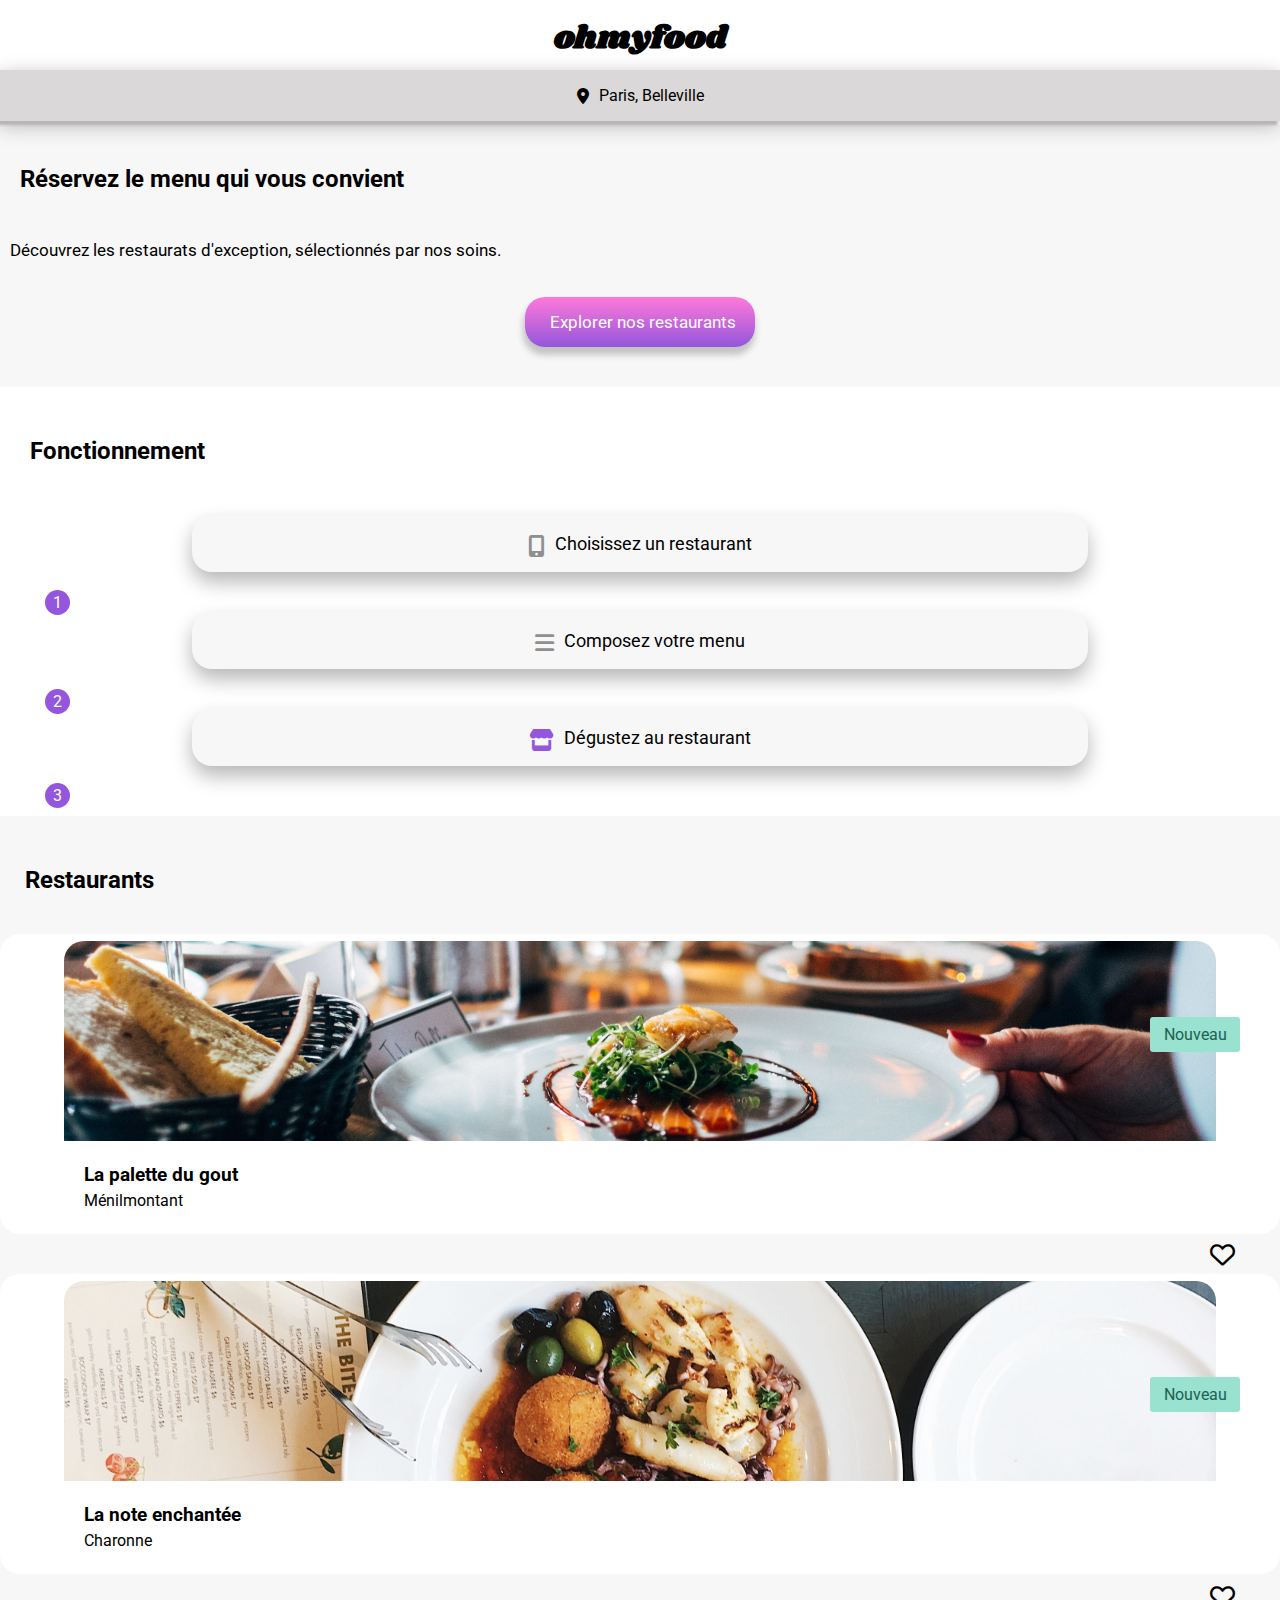
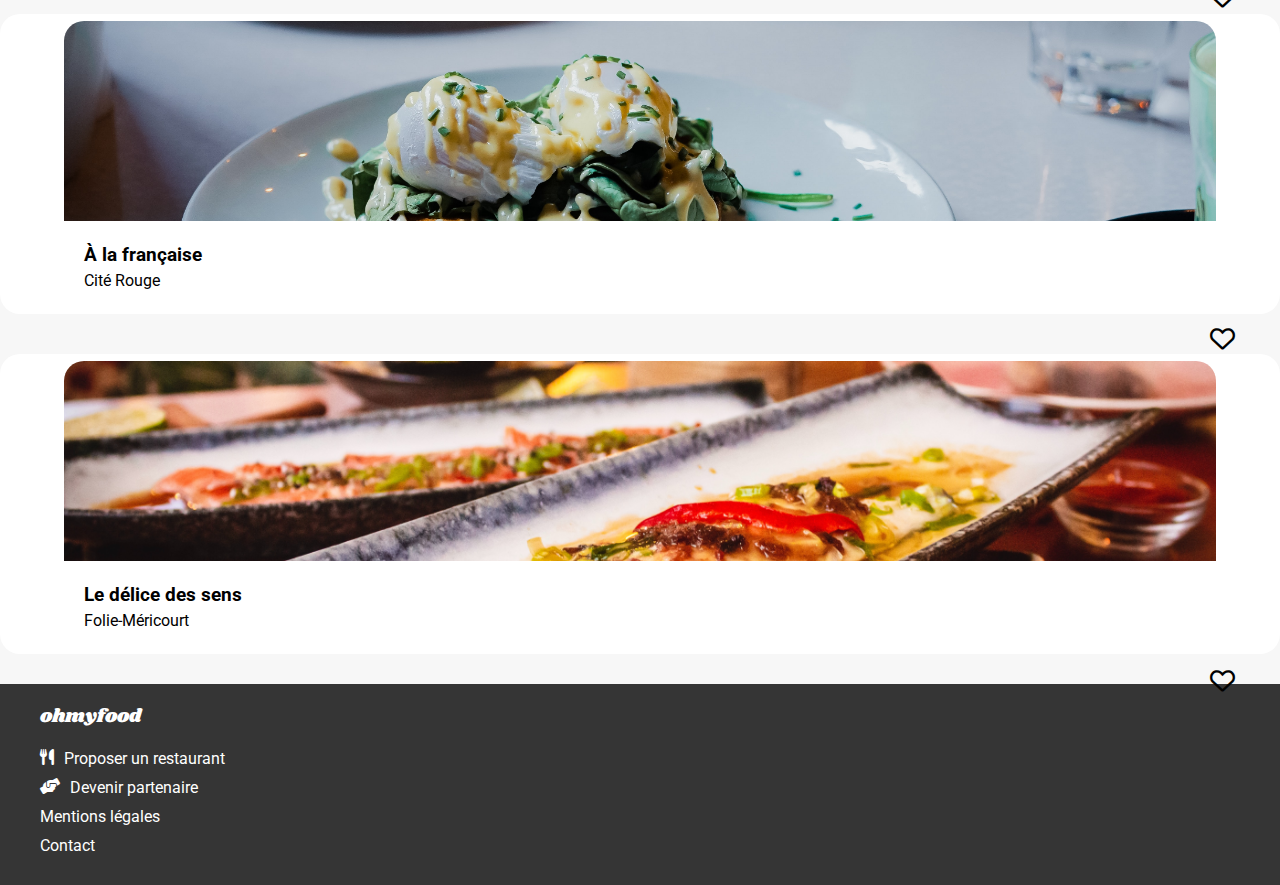
==== index.html @ 859bab1b "mis en page des restaurant, mis en place animations reto 1, details a regler" ====
<!DOCTYPE html>
<html lang="fr">
<head>
    <meta charset="UTF-8">
    <meta name="viewport" content="width=device-width, initial-scale=1.0">
    <link rel="stylesheet" href="css/style.css">
    <link rel="preconnect" href="https://fonts.googleapis.com">
    <link rel="preconnect" href="https://fonts.gstatic.com" crossorigin>
    <link href="https://fonts.googleapis.com/css2?family=Roboto:ital,wght@0,100;0,300;0,400;0,500;0,700;0,900;1,100;1,300;1,400;1,500;1,700;1,900&display=swap" rel="stylesheet">
    <link rel="preconnect" href="https://fonts.googleapis.com">
    <link rel="preconnect" href="https://fonts.gstatic.com" crossorigin>
    <link href="https://fonts.googleapis.com/css2?family=Roboto:ital,wght@0,100;0,300;0,400;0,500;0,700;0,900;1,100;1,300;1,400;1,500;1,700;1,900&family=Shrikhand&display=swap" rel="stylesheet">
    <link rel="stylesheet" href="https://cdnjs.cloudflare.com/ajax/libs/font-awesome/6.0.0-beta3/css/all.min.css">

    <title>ohmyfood</title> 
</head>

<body>
    <header>
        <div class="logo">
           <h1>ohmyfood</h1>
        </div>
        <div class="location">
            <i class="fa-solid fa-location-dot"></i>
            <p>Paris, Belleville</p>
        </div>
    </header>
    <main>    
       <section class="info">
            <div class="info-titre">
                <h2>Réservez le menu qui vous convient</h2>
            </div>
            <div class="info-content">
                <p> Découvrez les restaurats d'exception, sélectionnés par nos soins.</p>
            </div>
            <div class="btn">
               <a href="#"><p>Explorer nos restaurants</p></a>
            </div>   
        </section> 
        <section class="function">
            <div class="func-title">
                <h2> Fonctionnement</h2>
            </div>
            <div class="sec-fun">
                <span class="info-num">1</span>
                <div class="fun">
                    <div class="fun-text">
                        <i class="fa-solid fa-mobile-screen-button"></i>
                        <p>Choisissez un restaurant</p>
                    </div>
                </div>
                <span class="info-num-2">2</span>
                <div class="fun">
                    <div class="fun-text">
                        <i class="fa-solid fa-bars"></i>
                        <p>Composez votre menu</p>
                    </div>
                </div>
                <span class="info-num-3">3</span>
                <div class="fun">
                    <div class="fun-text">
                        <i class="fa-solid fa-store"></i>
                        <p>Dégustez au restaurant</p>
                    </div>
                </div>
            </div>
        </section>
        <section class="restaurants">
            <div class="restaurants-title">
                <h2>Restaurants</h2>
            </div>
            <div class="cards">
                <article class="card">
                    <a href="/restaurants/la-palette-du-gout.html">
                        <img src="images/restaurants/jay-wennington-N_Y88TWmGwA-unsplash.jpg" alt="photo d'une assiette avec de la nourriture du restaurant">
                        <div class="flot"><p>Nouveau</p></div>
                        <div class="card-info card-texte">
                            <h3>La palette du gout</h3>
                            <p>Ménilmontant</p>
                            
                        </div>
                    </a>
                    <div class="btns-like">
                        <span class="icon-wrapper like-1">
                            <i class="fa-regular fa-heart no-gradient"></i>
                            <i class="fa-solid fa-heart icon-gradient"></i>
                        </span>
                    </div> 
                </article>
                <article class="card">
                    <a href="/restaurants/la-note-enchantee.html">
                        <img src="images/restaurants/stil-u2Lp8tXIcjw-unsplash.jpg" alt="photo d'une assiette avec de la nourriture du restaurant">
                        <div class="flot-2"> <p>Nouveau </p></div>
                        <div class="card-info card-texte">
                            <h3>La note enchantée</h3>
                            <p>Charonne</p>
                        </div>
                    </a>
                    <div class="btns-like">
                        <span class="icon-wrapper like-2">
                            <i class="fa-regular fa-heart no-gradient"></i>
                            <i class="fa-solid fa-heart icon-gradient"></i>
                        </span>
                    </div> 
                </article>
                <article class="card">
                    <a href="/restaurants/À-la-française.html">
                        <img src="images/restaurants/toa-heftiba-DQKerTsQwi0-unsplash.jpg" alt="photo d'une assiette avec de la nourriture du restaurant">
                            <div class="card-info card-texte">
                                    <h3>À la française</h3>
                                    <p>Cité Rouge</p>
                            </div>
                    </a>
                    <div class="btns-like">
                        <span class="icon-wrapper like-3">
                            <i class="fa-regular fa-heart no-gradient"></i>
                            <i class="fa-solid fa-heart icon-gradient"></i>
                        </span>
                    </div> 
                </article>
                <article class="card">
                    <a href="/restaurants/le-delice-des-sens.html">
                        <img src="images/restaurants/louis-hansel-shotsoflouis-qNBGVyOCY8Q-unsplash.jpg" alt="photo d'une assiette avec de la nourriture du restaurant">
                            <div class="card-info card-texte">
                                <h3>Le délice des sens</h3>
                                <p>Folie-Méricourt</p>
                            </div>
                    </a>
                    <div class="btns-like">
                        <span class="icon-wrapper like-4">
                            <i class="fa-regular fa-heart no-gradient"></i>
                            <i class="fa-solid fa-heart icon-gradient"></i>
                        </span>
                    </div> 
                </article>
            </div>
        </section>
        <footer>
            <div class="footer-titre">
                <p>ohmyfood</p>
            </div>
            <ul>
                <li><i class="fa-solid fa-utensils"></i>Proposer un restaurant</li>
                <li><i class="fa-solid fa-handshake-angle"></i>Devenir partenaire</li>
                <li>Mentions légales</li>
                <li>Contact</li>
            </ul>

            
        </footer>
        
    </main>
</body>
</html>
---- css/style.css ----
body {
  margin: 0;
}

header .logo {
  display: flex;
  justify-content: center;
  font-family: "shrikhand", sans-serif;
  height: 70px;
  box-shadow: 0px 4px 6px #b7b7b7;
}
header .logo h1 {
  margin-top: 15px;
}
header .location {
  position: relative;
  z-index: 2;
  box-shadow: -1px 5px 20px 0px #b7b7b7, -3px 4px 2px 0px #b7b7b7;
  display: flex;
  align-items: center;
  justify-content: center;
  align-items: center;
  gap: 10px;
  background-color: #dad8d8;
}
header .location p {
  font-family: "roboto", sans-serif;
  display: flex;
  justify-content: space-between;
}

main {
  margin-top: 4px;
}

.info {
  display: flex;
  flex-direction: column;
  justify-content: center;
  background-color: #f7f7f7;
  padding: 10px 10px 40px;
  gap: 20px;
}
.info .info-titre {
  display: flex;
  font-family: "roboto", sans-serif;
  text-align: center;
  padding: 10px;
}
.info .info-titre h2 {
  margin-bottom: 0;
}
.info .info-content {
  display: flex;
  text-align: center;
  font-family: "roboto", sans-serif;
  font-size: 17px;
}
.info .btn {
  display: flex;
  justify-content: center;
}
.info .btn a {
  text-decoration: none;
  display: flex;
  height: 50px;
  width: 230px;
  font-size: 17px;
  border-radius: 20px;
  border: none;
  color: white;
  align-items: center;
  background: linear-gradient(to bottom, #ff79DA, #9356DC);
  box-shadow: -1px 7px 6px 1px #c4c4c4;
  transition: box-shadow 400ms, transform 400ms;
}
.info .btn a:hover {
  transform: scale(1.01);
  background: linear-gradient(to bottom, #ff94e1, #a373de);
  box-shadow: 0px 6px 11px 9px #c4c4c4;
}
.info .btn a p {
  padding-left: 25px;
  font-family: "roboto", sans-serif;
}

.function {
  font-family: "roboto", sans-serif;
  display: flex;
  flex-direction: column;
  justify-content: center;
  gap: 30px;
  padding-top: 30px;
}
.function .func-title {
  margin: 0px 0px 0px 30px;
}
.function .info-num {
  display: flex;
  width: 25px;
  height: 25px;
  border-radius: 50%;
  align-items: center;
  justify-content: center;
  position: absolute;
  left: 45px;
  top: 65.5%;
  color: white;
  background-color: #9356DC;
}
.function .info-num-2 {
  display: flex;
  width: 25px;
  height: 25px;
  border-radius: 50%;
  align-items: center;
  justify-content: center;
  position: absolute;
  top: 76.5%;
  left: 45px;
  background-color: #9356DC;
  color: white;
}
.function .info-num-3 {
  display: flex;
  width: 25px;
  height: 25px;
  border-radius: 50%;
  align-items: center;
  justify-content: center;
  position: absolute;
  top: 87%;
  left: 45px;
  background-color: #9356DC;
  color: white;
}
.function .sec-fun {
  display: flex;
  flex-direction: column;
  gap: 40px;
  align-items: center;
}
.function .fa-solid {
  color: #8f8f8f;
}
.function .fa-store {
  color: #9356DC;
}
.function .num-fun {
  display: flex;
}
.function .fun-text {
  display: flex;
  justify-content: center;
  gap: 10px;
}
.function .fun-text .fa-solid {
  justify-content: center;
  margin-top: 20px;
}
.function .fun-text i {
  font-size: 22px;
}
.function .fun {
  display: flex;
  justify-content: center;
  flex-direction: column;
  width: 70%;
  border-radius: 20px;
  background-color: #f7f7f7;
  box-shadow: 0px 10px 20px #b7b7b7;
}
.function .fun p {
  font-family: "roboto", sans-serif;
  font-size: large;
}

.restaurants {
  display: flex;
  flex-direction: column;
  font-family: "roboto", sans-serif;
  background-color: #f7f7f7;
  margin-top: 50px;
  padding-top: 30px;
  gap: 20px;
  padding-bottom: 30px;
}
.restaurants .restaurants-title {
  margin-left: 25px;
}
.restaurants .cards {
  display: flex;
  flex-direction: column;
  align-items: center;
  gap: 40px;
}
.restaurants a {
  text-decoration: none;
  width: 90%;
}
.restaurants .card {
  display: flex;
  justify-content: center;
  align-items: center;
  flex-direction: column;
  border-radius: 20px;
  width: 100%;
  height: 300px;
  background-color: white;
  /**********************/
}
.restaurants .card .card-info {
  display: flex;
  flex-direction: column;
  justify-content: flex-start;
}
.restaurants .card .card-texte {
  display: flex;
  flex-direction: column;
  padding-left: 20px;
  margin-right: 90px;
  color: black;
}
.restaurants .card .card-texte h3 {
  margin-bottom: 5px;
}
.restaurants .card .card-texte p {
  margin-top: 0px;
}
.restaurants .card .flot, .restaurants .card .flot-2 {
  display: flex;
  text-align: center;
  align-items: center;
  justify-content: space-around;
  position: absolute;
}
.restaurants .card .flot p, .restaurants .card .flot-2 p {
  color: #1b6150;
}
.restaurants .card .flot {
  height: 35px;
  width: 90px;
  top: 113%;
  border-radius: 3px;
  background-color: #99E2D0;
  right: 40px;
}
.restaurants .card .flot-2 {
  height: 35px;
  width: 90px;
  top: 153%;
  border-radius: 3px;
  background-color: #99E2D0;
  right: 40px;
}
.restaurants .card img {
  border-radius: 20px 20px 0px 0px;
  width: 100%;
  height: 200px;
  object-fit: cover;
}
.restaurants .card .btns-like {
  display: inline-block;
  cursor: pointer;
}
.restaurants .card .btns-like .icon-wrapper {
  position: absolute;
  display: inline-block;
  right: 70px;
}
.restaurants .card .btns-like .like-1 {
  top: 138%;
}
.restaurants .card .btns-like .like-2 {
  top: 176%;
}
.restaurants .card .btns-like .like-3 {
  top: 214%;
}
.restaurants .card .btns-like .like-4 {
  top: 252%;
}
.restaurants .card .btns-like .fa-heart {
  font-size: 25px;
  transition: all 0.3s;
  position: absolute;
  top: 0;
  left: 0;
}
.restaurants .card .btns-like .icon-gradient {
  background: linear-gradient(to bottom, #9356DC, #ff79DA);
  -webkit-background-clip: text;
  -webkit-text-fill-color: transparent;
  background-clip: text;
  opacity: 0;
}
.restaurants .card .btns-like .no-gradient {
  color: #000;
  opacity: 1;
}
.restaurants .card .btns-like .icon-wrapper:hover .no-gradient {
  opacity: 0;
}
.restaurants .card .btns-like .icon-wrapper:hover .icon-gradient {
  opacity: 1;
}

footer {
  background-color: #353535;
  color: white;
  font-family: "roboto", sans-serif;
}
footer ul {
  list-style-type: none;
  display: flex;
  flex-direction: column;
  gap: 10px;
  margin: 0px;
  padding-bottom: 30px;
}
footer ul li {
  display: flex;
  gap: 10px;
}
footer .footer-titre {
  display: flex;
  margin-left: 40px;
  font-family: "shrikhand", sans-serif;
  font-size: 19px;
}

/*# sourceMappingURL=style.css.map */
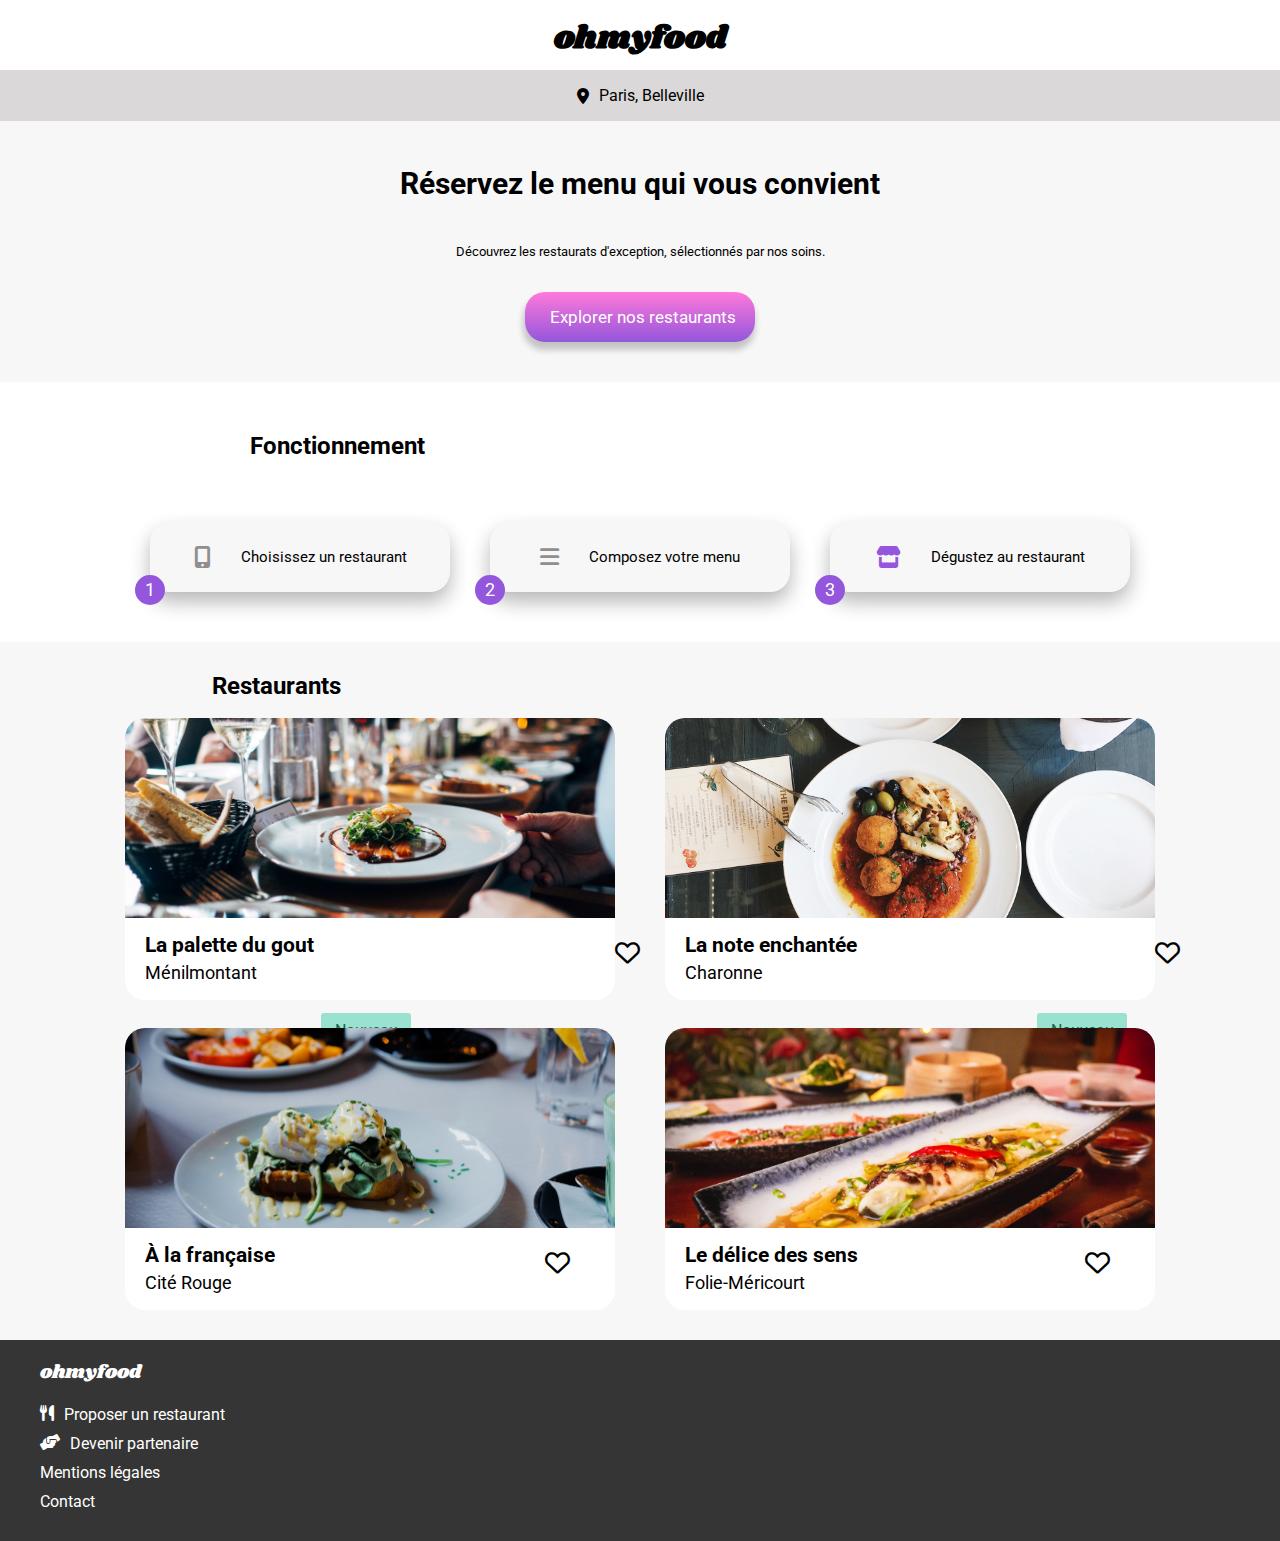
==== commit b1c9a417: "mis en plce des animations resto 1; regler overflow des textes!" ====
--- a/index.html
+++ b/index.html
@@ -42,26 +42,28 @@
                 <h2> Fonctionnement</h2>
             </div>
             <div class="sec-fun">
-                <span class="info-num">1</span>
                 <div class="fun">
                     <div class="fun-text">
                         <i class="fa-solid fa-mobile-screen-button"></i>
                         <p>Choisissez un restaurant</p>
                     </div>
+                    <div class="info-num"><p>1</p></div>
                 </div>
-                <span class="info-num-2">2</span>
+                
                 <div class="fun">
                     <div class="fun-text">
                         <i class="fa-solid fa-bars"></i>
                         <p>Composez votre menu</p>
                     </div>
+                    <div class="info-num-2"><p>2</p></div>
                 </div>
-                <span class="info-num-3">3</span>
+                
                 <div class="fun">
                     <div class="fun-text">
                         <i class="fa-solid fa-store"></i>
                         <p>Dégustez au restaurant</p>
                     </div>
+                    <div class="info-num-3"><p>3</p></div>
                 </div>
             </div>
         </section>
@@ -143,7 +145,7 @@
                 <li><i class="fa-solid fa-utensils"></i>Proposer un restaurant</li>
                 <li><i class="fa-solid fa-handshake-angle"></i>Devenir partenaire</li>
                 <li>Mentions légales</li>
-                <li>Contact</li>
+                <li><a href="to email">Contact</a></li>
             </ul>
 
             
--- a/css/style.css
+++ b/css/style.css
@@ -95,50 +95,28 @@
 .function .func-title {
   margin: 0px 0px 0px 30px;
 }
-.function .info-num {
-  display: flex;
-  width: 25px;
-  height: 25px;
-  border-radius: 50%;
-  align-items: center;
-  justify-content: center;
+.function .sec-fun {
+  display: flex;
+  flex-direction: column;
+  gap: 40px;
+  align-items: center;
+}
+.function .sec-fun .fun {
+  display: flex;
+  position: relative;
+}
+.function .sec-fun .fun .info-num, .function .sec-fun .fun .info-num-2, .function .sec-fun .fun .info-num-3 {
+  display: flex;
+  justify-content: center;
+  align-items: center;
   position: absolute;
-  left: 45px;
-  top: 65.5%;
+  left: -15px;
+  font-size: 20px;
   color: white;
   background-color: #9356DC;
-}
-.function .info-num-2 {
-  display: flex;
-  width: 25px;
-  height: 25px;
-  border-radius: 50%;
-  align-items: center;
-  justify-content: center;
-  position: absolute;
-  top: 76.5%;
-  left: 45px;
-  background-color: #9356DC;
-  color: white;
-}
-.function .info-num-3 {
-  display: flex;
-  width: 25px;
-  height: 25px;
-  border-radius: 50%;
-  align-items: center;
-  justify-content: center;
-  position: absolute;
-  top: 87%;
-  left: 45px;
-  background-color: #9356DC;
-  color: white;
-}
-.function .sec-fun {
-  display: flex;
-  flex-direction: column;
-  gap: 40px;
-  align-items: center;
+  border-radius: 20px;
+  width: 30px;
+  height: 30px;
 }
 .function .fa-solid {
   color: #8f8f8f;
@@ -152,7 +130,8 @@
 .function .fun-text {
   display: flex;
   justify-content: center;
-  gap: 10px;
+  gap: 30px;
+  width: 100%;
 }
 .function .fun-text .fa-solid {
   justify-content: center;
@@ -164,8 +143,10 @@
 .function .fun {
   display: flex;
   justify-content: center;
-  flex-direction: column;
-  width: 70%;
+  align-items: center;
+  flex-direction: column;
+  width: 85%;
+  height: 70px;
   border-radius: 20px;
   background-color: #f7f7f7;
   box-shadow: 0px 10px 20px #b7b7b7;
@@ -181,9 +162,7 @@
   font-family: "roboto", sans-serif;
   background-color: #f7f7f7;
   margin-top: 50px;
-  padding-top: 30px;
-  gap: 20px;
-  padding-bottom: 30px;
+  padding: 10px 10px 30px 10px;
 }
 .restaurants .restaurants-title {
   margin-left: 25px;
@@ -196,15 +175,16 @@
 }
 .restaurants a {
   text-decoration: none;
-  width: 90%;
+  width: 100%;
 }
 .restaurants .card {
   display: flex;
   justify-content: center;
   align-items: center;
   flex-direction: column;
+  position: relative;
   border-radius: 20px;
-  width: 100%;
+  width: 95%;
   height: 300px;
   background-color: white;
   /**********************/
@@ -217,9 +197,10 @@
 .restaurants .card .card-texte {
   display: flex;
   flex-direction: column;
-  padding-left: 20px;
+  padding-left: 10px;
   margin-right: 90px;
   color: black;
+  font-size: 18px;
 }
 .restaurants .card .card-texte h3 {
   margin-bottom: 5px;
@@ -233,25 +214,15 @@
   align-items: center;
   justify-content: space-around;
   position: absolute;
+  height: 35px;
+  width: 90px;
+  border-radius: 3px;
+  background-color: #99E2D0;
+  right: 20px;
+  top: 20px;
 }
 .restaurants .card .flot p, .restaurants .card .flot-2 p {
   color: #1b6150;
-}
-.restaurants .card .flot {
-  height: 35px;
-  width: 90px;
-  top: 113%;
-  border-radius: 3px;
-  background-color: #99E2D0;
-  right: 40px;
-}
-.restaurants .card .flot-2 {
-  height: 35px;
-  width: 90px;
-  top: 153%;
-  border-radius: 3px;
-  background-color: #99E2D0;
-  right: 40px;
 }
 .restaurants .card img {
   border-radius: 20px 20px 0px 0px;
@@ -262,23 +233,14 @@
 .restaurants .card .btns-like {
   display: inline-block;
   cursor: pointer;
+  position: absolute;
+  bottom: 60px;
+  right: 0px;
 }
 .restaurants .card .btns-like .icon-wrapper {
   position: absolute;
   display: inline-block;
   right: 70px;
-}
-.restaurants .card .btns-like .like-1 {
-  top: 138%;
-}
-.restaurants .card .btns-like .like-2 {
-  top: 176%;
-}
-.restaurants .card .btns-like .like-3 {
-  top: 214%;
-}
-.restaurants .card .btns-like .like-4 {
-  top: 252%;
 }
 .restaurants .card .btns-like .fa-heart {
   font-size: 25px;
@@ -310,6 +272,10 @@
   color: white;
   font-family: "roboto", sans-serif;
 }
+footer a {
+  text-decoration: none;
+  color: white;
+}
 footer ul {
   list-style-type: none;
   display: flex;
@@ -329,4 +295,125 @@
   font-size: 19px;
 }
 
+@media all and (min-width: 1024px) {
+  header {
+    box-shadow: none;
+  }
+  header .location {
+    box-shadow: none;
+  }
+  main {
+    margin-top: 0%;
+  }
+  main .info {
+    align-items: center;
+  }
+  main .info .info-titre {
+    font-size: 20px;
+  }
+  main .info .info-content {
+    font-size: 13px;
+  }
+  main .function {
+    position: relative;
+  }
+  main .function .func-title {
+    display: flex;
+    position: relative;
+    margin: 0;
+    left: 250px;
+    height: 80px;
+  }
+  main .function .sec-fun {
+    display: flex;
+    flex-direction: row;
+    justify-content: center;
+    align-items: center;
+    left: 180px;
+  }
+  main .function .sec-fun .fun-num {
+    display: flex;
+    flex-direction: column;
+    position: absolute;
+    justify-content: space-between;
+  }
+  main .function .sec-fun .fun-num t .info-num, main .function .sec-fun .fun-num .info-num-2, main .function .sec-fun .fun-num .info-num-3 {
+    color: white;
+    background-color: #9356DC;
+    border-radius: 20px;
+    width: 25px;
+    font-size: 20px;
+  }
+  main .function .sec-fun .fun-text p {
+    font-size: 15px;
+  }
+  main .function .sec-fun .fun {
+    width: 300px;
+  }
+  main .function .sec-fun .fa-solid {
+    display: flex;
+    justify-content: center;
+    align-items: center;
+    margin: 0px;
+  }
+  main .function .info-num {
+    top: 75.5%;
+    left: 55px;
+  }
+  main .function .info-num-2 {
+    top: 75.5%;
+    left: 40%;
+  }
+  main .function .info-num-3 {
+    top: 75.5%;
+    left: 61%;
+  }
+  .restaurants .restaurants-title {
+    margin: 0px 0px 20px 0px;
+    display: flex;
+    position: relative;
+    left: 16%;
+  }
+  .restaurants .cards {
+    display: grid;
+    grid-template-columns: 490px 490px;
+    justify-content: center;
+    align-items: center;
+    gap: 50px;
+  }
+  .restaurants .cards .card {
+    height: 260px;
+    width: 490px;
+  }
+  .restaurants .cards .card a {
+    width: 490px;
+  }
+  .restaurants .cards .card h3 {
+    margin-top: 10px;
+  }
+  .restaurants .cards .card img {
+    object-fit: cover;
+    width: 490px;
+  }
+  .restaurants .cards .card .card-texte {
+    padding-bottom: 20px;
+    padding-left: 20px;
+  }
+  .restaurants .cards .card .flot {
+    left: 40%;
+    top: 105%;
+  }
+  .restaurants .cards .card .flot-2 {
+    top: 105%;
+    left: 76%;
+  }
+  .restaurants .cards .like-1 {
+    top: 100%;
+    left: 20%;
+  }
+  .restaurants .cards .like-2 {
+    left: 50%;
+  }
+}
+
 /*# sourceMappingURL=style.css.map */
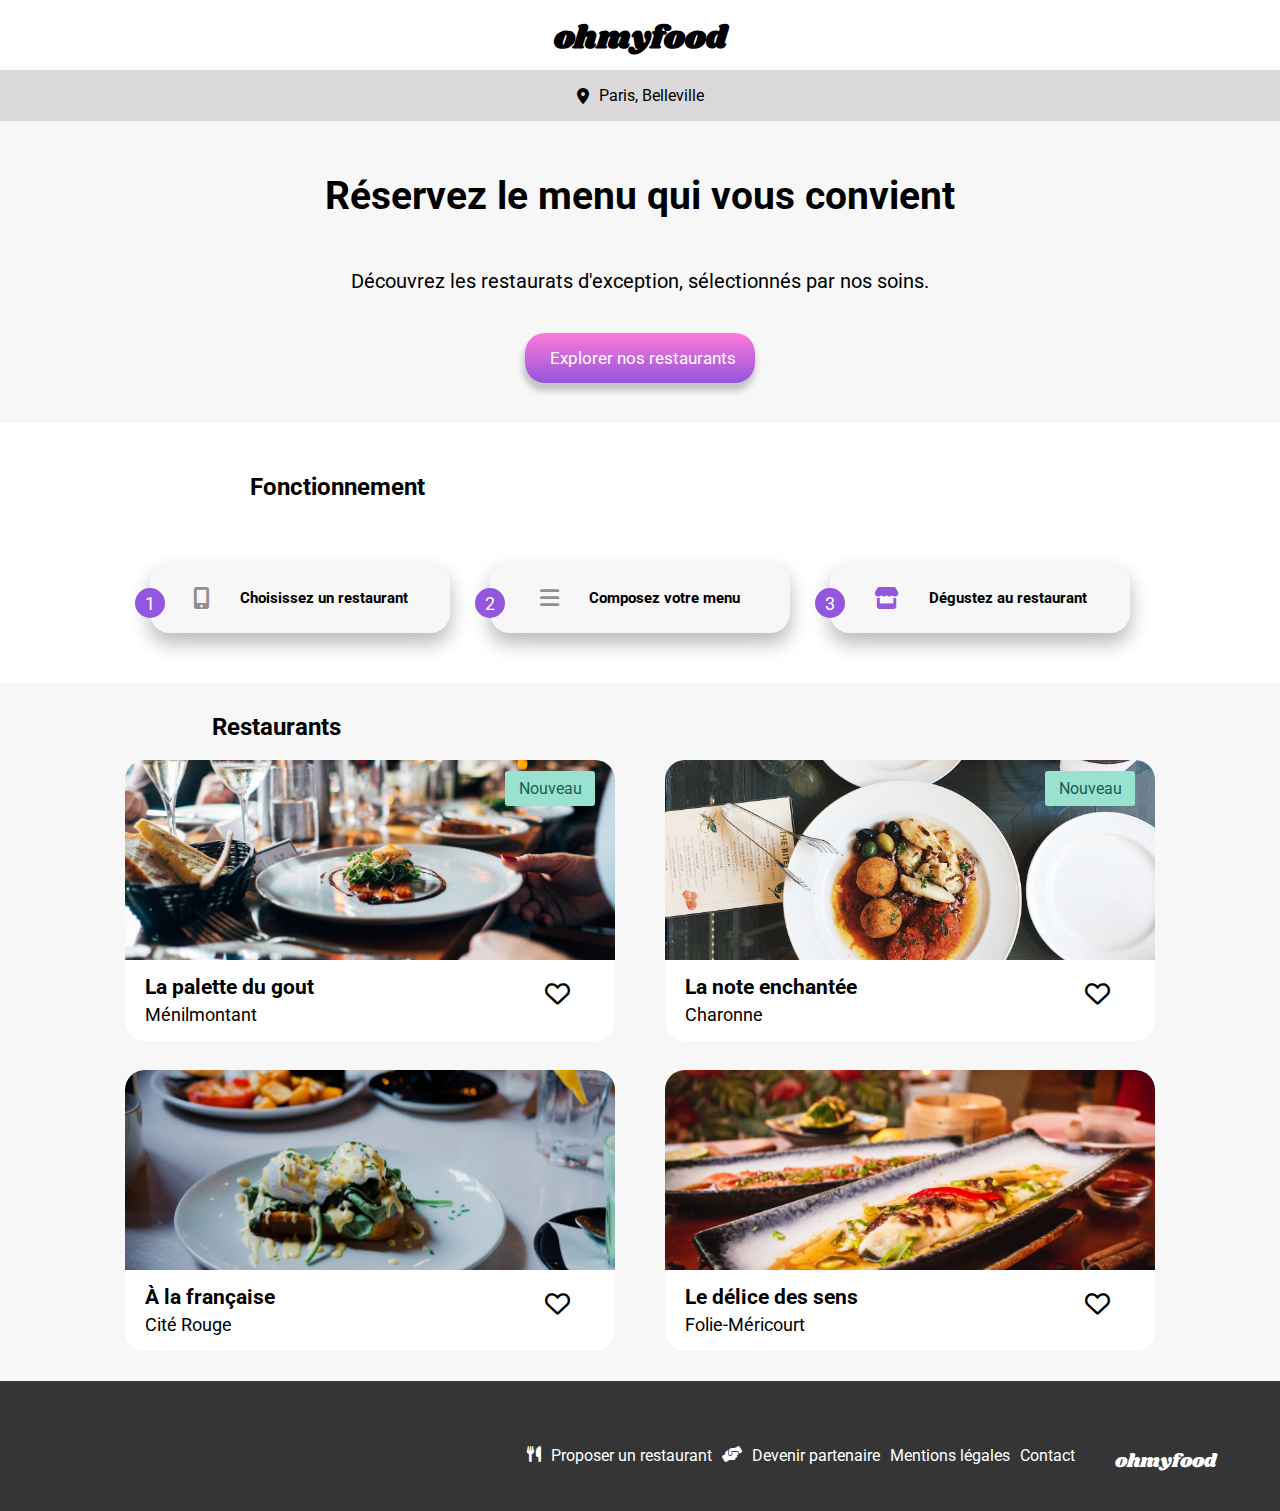
==== commit 288f955e: "tablette et desktop" ====
--- a/index.html
+++ b/index.html
@@ -45,7 +45,7 @@
                 <div class="fun">
                     <div class="fun-text">
                         <i class="fa-solid fa-mobile-screen-button"></i>
-                        <p>Choisissez un restaurant</p>
+                        <p><strong>Choisissez un restaurant</strong></p>
                     </div>
                     <div class="info-num"><p>1</p></div>
                 </div>
@@ -53,7 +53,7 @@
                 <div class="fun">
                     <div class="fun-text">
                         <i class="fa-solid fa-bars"></i>
-                        <p>Composez votre menu</p>
+                        <p> <strong>Composez votre menu</strong></p>
                     </div>
                     <div class="info-num-2"><p>2</p></div>
                 </div>
@@ -61,7 +61,7 @@
                 <div class="fun">
                     <div class="fun-text">
                         <i class="fa-solid fa-store"></i>
-                        <p>Dégustez au restaurant</p>
+                        <p><strong>Dégustez au restaurant</strong></p>
                     </div>
                     <div class="info-num-3"><p>3</p></div>
                 </div>
@@ -141,7 +141,7 @@
             <div class="footer-titre">
                 <p>ohmyfood</p>
             </div>
-            <ul>
+            <ul class="footer-list">
                 <li><i class="fa-solid fa-utensils"></i>Proposer un restaurant</li>
                 <li><i class="fa-solid fa-handshake-angle"></i>Devenir partenaire</li>
                 <li>Mentions légales</li>
--- a/css/style.css
+++ b/css/style.css
@@ -295,7 +295,7 @@
   font-size: 19px;
 }
 
-@media all and (min-width: 1024px) {
+@media all and (min-width: 1025px) {
   header {
     box-shadow: none;
   }
@@ -309,10 +309,10 @@
     align-items: center;
   }
   main .info .info-titre {
+    font-size: 26px;
+  }
+  main .info .info-content {
     font-size: 20px;
-  }
-  main .info .info-content {
-    font-size: 13px;
   }
   main .function {
     position: relative;
@@ -323,6 +323,7 @@
     margin: 0;
     left: 250px;
     height: 80px;
+    width: 80%;
   }
   main .function .sec-fun {
     display: flex;
@@ -331,18 +332,10 @@
     align-items: center;
     left: 180px;
   }
-  main .function .sec-fun .fun-num {
-    display: flex;
-    flex-direction: column;
+  main .function .sec-fun .info-num, main .function .sec-fun .info-num-2, main .function .sec-fun .info-num-3 {
+    display: flex;
     position: absolute;
-    justify-content: space-between;
-  }
-  main .function .sec-fun .fun-num t .info-num, main .function .sec-fun .fun-num .info-num-2, main .function .sec-fun .fun-num .info-num-3 {
-    color: white;
-    background-color: #9356DC;
-    border-radius: 20px;
-    width: 25px;
-    font-size: 20px;
+    top: 25px;
   }
   main .function .sec-fun .fun-text p {
     font-size: 15px;
@@ -356,23 +349,12 @@
     align-items: center;
     margin: 0px;
   }
-  main .function .info-num {
-    top: 75.5%;
-    left: 55px;
-  }
-  main .function .info-num-2 {
-    top: 75.5%;
-    left: 40%;
-  }
-  main .function .info-num-3 {
-    top: 75.5%;
-    left: 61%;
-  }
   .restaurants .restaurants-title {
     margin: 0px 0px 20px 0px;
     display: flex;
     position: relative;
     left: 16%;
+    width: 80%;
   }
   .restaurants .cards {
     display: grid;
@@ -399,20 +381,161 @@
     padding-bottom: 20px;
     padding-left: 20px;
   }
-  .restaurants .cards .card .flot {
-    left: 40%;
-    top: 105%;
-  }
-  .restaurants .cards .card .flot-2 {
-    top: 105%;
-    left: 76%;
-  }
-  .restaurants .cards .like-1 {
-    top: 100%;
-    left: 20%;
-  }
-  .restaurants .cards .like-2 {
-    left: 50%;
+  .restaurants .cards .card .flot, .restaurants .cards .card .flot-2 {
+    top: -10px;
+  }
+  footer {
+    display: flex;
+    flex-direction: row-reverse;
+    width: 100%;
+    height: 130px;
+  }
+  .footer-titre {
+    display: flex;
+    position: relative;
+    right: 5%;
+    bottom: -48px;
+    color: white;
+    height: 50px;
+  }
+  .footer-list {
+    display: flex;
+    flex-direction: row;
+    position: relative;
+    height: 50px;
+    right: 5%;
+    bottom: -50%;
+    padding: 0%;
+  }
+  .footer-list a {
+    color: white;
+    text-decoration: none;
+  }
+}
+/******************tablet*************/
+@media (min-width: 600px) and (max-width: 1024px) {
+  header {
+    box-shadow: none;
+  }
+  header .location {
+    box-shadow: none;
+  }
+  main {
+    margin-top: 0%;
+  }
+  main .info {
+    align-items: center;
+  }
+  main .info .info-titre {
+    font-size: 26px;
+  }
+  main .info .info-content {
+    font-size: 20px;
+  }
+  main .function {
+    position: relative;
+    height: 200px;
+  }
+  main .function .func-title {
+    display: flex;
+    position: absolute;
+    margin: 0;
+    left: 150px;
+    top: 20px;
+    width: 50%;
+  }
+  main .function .sec-fun {
+    display: flex;
+    flex-direction: row;
+    justify-content: center;
+    align-items: center;
+    position: absolute;
+    width: 90%;
+    top: 130px;
+    left: 55px;
+  }
+  main .function .sec-fun .info-num, main .function .sec-fun .info-num-2, main .function .sec-fun .info-num-3 {
+    display: flex;
+    position: absolute;
+    top: 25px;
+  }
+  main .function .sec-fun .fun-text {
+    gap: 10px;
+  }
+  main .function .sec-fun .fun-text p {
+    font-size: 18px;
+  }
+  main .function .sec-fun .fun {
+    width: 300px;
+  }
+  main .function .sec-fun .fa-solid {
+    display: flex;
+    justify-content: center;
+    align-items: center;
+    margin: 0px;
+  }
+  .restaurants .restaurants-title {
+    margin: 0px 0px 20px 0px;
+    display: flex;
+    position: relative;
+    left: 15%;
+    width: 80%;
+  }
+  .restaurants .cards {
+    display: grid;
+    grid-template-columns: 400px 400px;
+    justify-content: center;
+    align-items: center;
+    gap: 50px;
+    left: 0px;
+  }
+  .restaurants .cards .card {
+    height: 100%;
+    width: 100%;
+  }
+  .restaurants .cards .card a {
+    width: 100%;
+  }
+  .restaurants .cards .card h3 {
+    margin-top: 10px;
+  }
+  .restaurants .cards .card img {
+    object-fit: cover;
+    width: 100%;
+  }
+  .restaurants .cards .card .card-texte {
+    padding-bottom: 20px;
+    padding-left: 20px;
+  }
+  .restaurants .cards .card .flot, .restaurants .cards .card .flot-2 {
+    top: 10px;
+  }
+  footer {
+    display: flex;
+    flex-direction: row-reverse;
+    width: 100%;
+    height: 130px;
+  }
+  .footer-titre {
+    display: flex;
+    position: relative;
+    right: 5%;
+    bottom: -48px;
+    color: white;
+    height: 50px;
+  }
+  .footer-list {
+    display: flex;
+    flex-direction: row;
+    position: relative;
+    height: 50px;
+    right: 5%;
+    bottom: -50%;
+    padding: 0%;
+  }
+  .footer-list a {
+    color: white;
+    text-decoration: none;
   }
 }
 
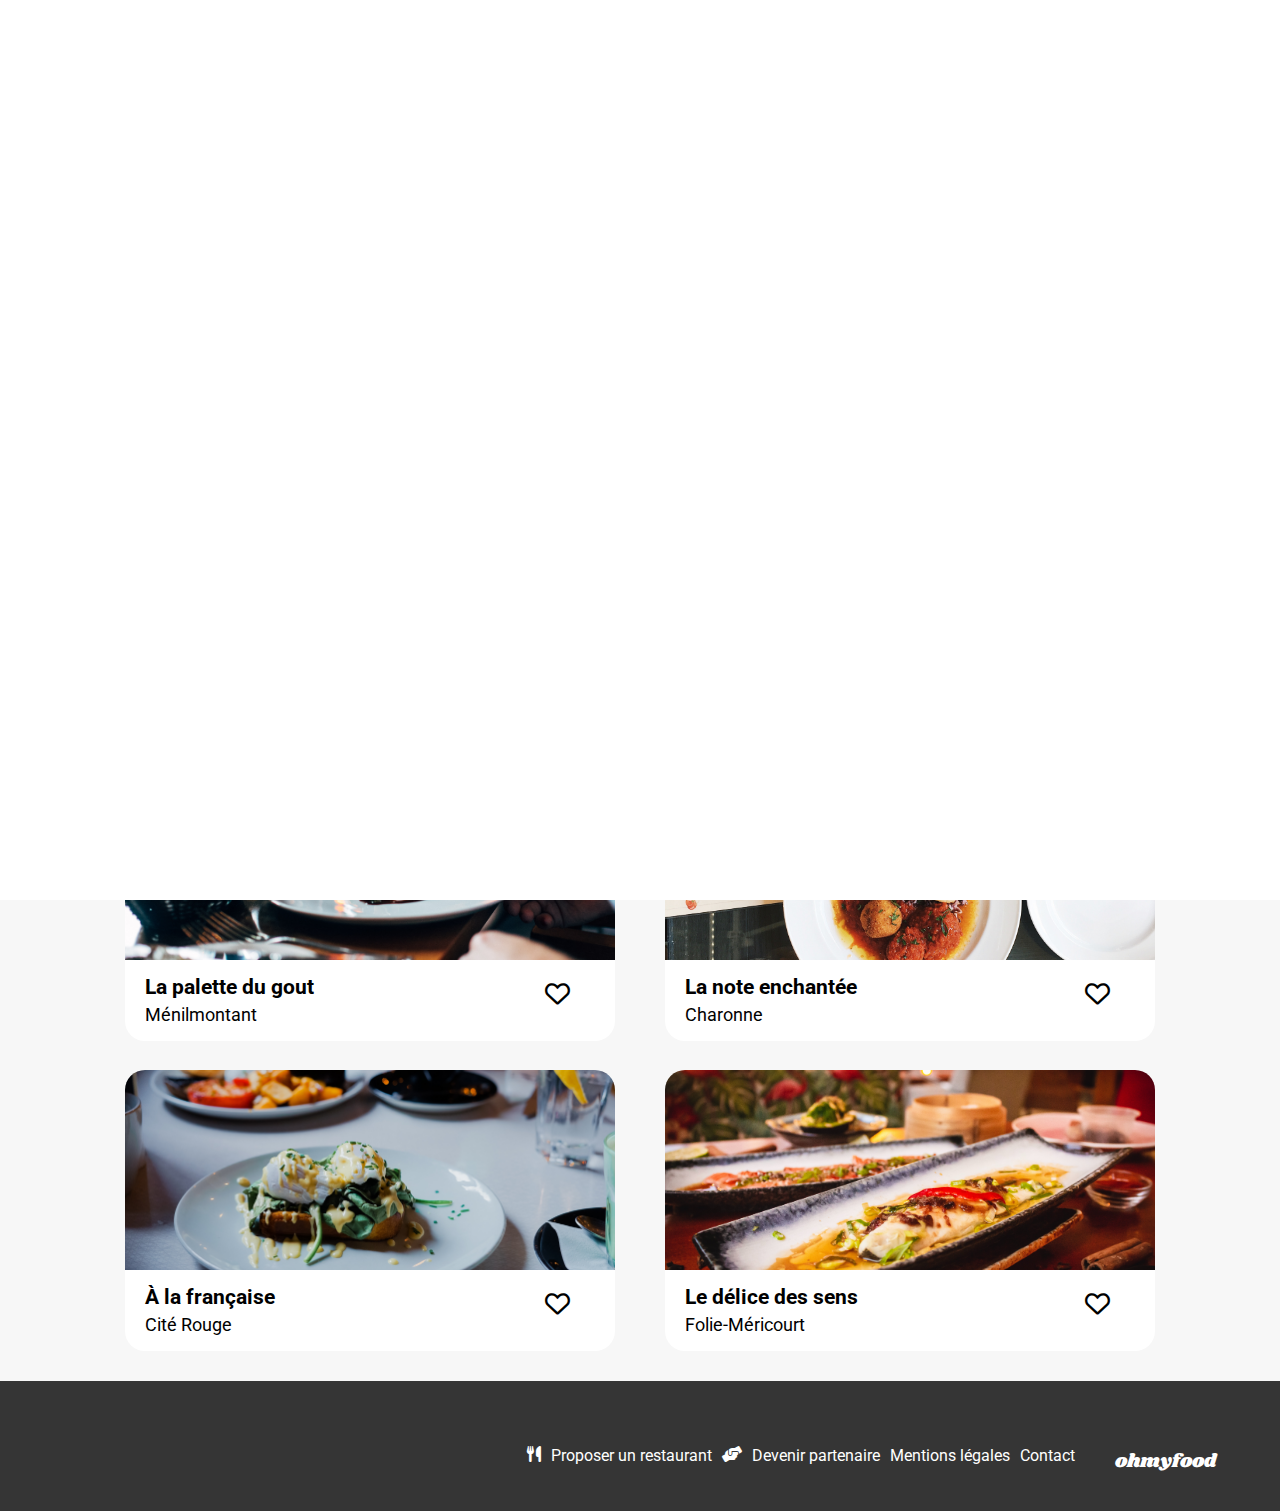
==== commit be7b0c6b: "loader home page" ====
--- a/index.html
+++ b/index.html
@@ -4,6 +4,7 @@
     <meta charset="UTF-8">
     <meta name="viewport" content="width=device-width, initial-scale=1.0">
     <link rel="stylesheet" href="css/style.css">
+    <link rel="stylesheet" href="/loader/load.css">
     <link rel="preconnect" href="https://fonts.googleapis.com">
     <link rel="preconnect" href="https://fonts.gstatic.com" crossorigin>
     <link href="https://fonts.googleapis.com/css2?family=Roboto:ital,wght@0,100;0,300;0,400;0,500;0,700;0,900;1,100;1,300;1,400;1,500;1,700;1,900&display=swap" rel="stylesheet">
@@ -16,6 +17,16 @@
 </head>
 
 <body>
+    <div class="loader-container">
+        <div class="load">
+            <div class="load__bar load__bar--1"></div>
+            <div class="load__bar load__bar--2"></div>
+            <div class="load__bar load__bar--3"></div>
+            <div class="load__bar load__bar--4"></div>
+            <div class="load__bar load__bar--5"></div>
+        </div>
+    </div>
+    
     <header>
         <div class="logo">
            <h1>ohmyfood</h1>
@@ -145,7 +156,7 @@
                 <li><i class="fa-solid fa-utensils"></i>Proposer un restaurant</li>
                 <li><i class="fa-solid fa-handshake-angle"></i>Devenir partenaire</li>
                 <li>Mentions légales</li>
-                <li><a href="to email">Contact</a></li>
+                <li><a href="mailto:NOMDUMAIL@MAIL.COM">Contact</a></li>
             </ul>
 
             
--- a/css/style.css
+++ b/css/style.css
@@ -37,6 +37,7 @@
   display: flex;
   flex-direction: column;
   justify-content: center;
+  align-items: center;
   background-color: #f7f7f7;
   padding: 10px 10px 40px;
   gap: 20px;
@@ -413,7 +414,7 @@
   }
 }
 /******************tablet*************/
-@media (min-width: 600px) and (max-width: 1024px) {
+@media (min-width: 970px) and (max-width: 1024px) {
   header {
     box-shadow: none;
   }
--- a/loader/load.css
+++ b/loader/load.css
@@ -0,0 +1,83 @@
+.loader-container {
+  position: fixed;
+  top: 0;
+  left: 0;
+  width: 100%;
+  height: 100%;
+  background: white;
+  display: flex;
+  align-items: center;
+  justify-content: center;
+  z-index: 9999;
+  opacity: 1;
+  visibility: visible;
+  animation: showLoader 1s, fadeOut 1s 1s forwards;
+}
+.loader-container .load {
+  width: calc(3vh * 10);
+  height: calc(3vh * 7.5);
+  display: flex;
+  justify-content: space-evenly;
+}
+.loader-container .load__bar {
+  height: 100%;
+  width: 3vh;
+  border-radius: 20px;
+  animation: bars-scale 1000ms infinite alternate, bars-color 1000ms infinite alternate;
+}
+.loader-container .load__bar--1 {
+  animation-delay: 200ms;
+}
+.loader-container .load__bar--2 {
+  animation-delay: 400ms;
+}
+.loader-container .load__bar--3 {
+  animation-delay: 600ms;
+}
+.loader-container .load__bar--4 {
+  animation-delay: 800ms;
+}
+.loader-container .load__bar--5 {
+  animation-delay: 1000ms;
+}
+
+@keyframes bars-scale {
+  0% {
+    transform: scaleY(0.5);
+  }
+  100% {
+    transform: scaleY(1);
+  }
+}
+@keyframes bars-color {
+  0% {
+    background-color: #FF79DA;
+  }
+  50% {
+    background-color: #9356DC;
+  }
+  100% {
+    background-color: #FF79DA;
+  }
+}
+@keyframes fadeOut {
+  0% {
+    opacity: 1;
+  }
+  100% {
+    opacity: 0;
+    visibility: hidden;
+  }
+}
+@keyframes showLoader {
+  0% {
+    opacity: 1;
+    visibility: visible;
+  }
+  100% {
+    opacity: 1;
+    visibility: visible;
+  }
+}
+
+/*# sourceMappingURL=load.css.map */
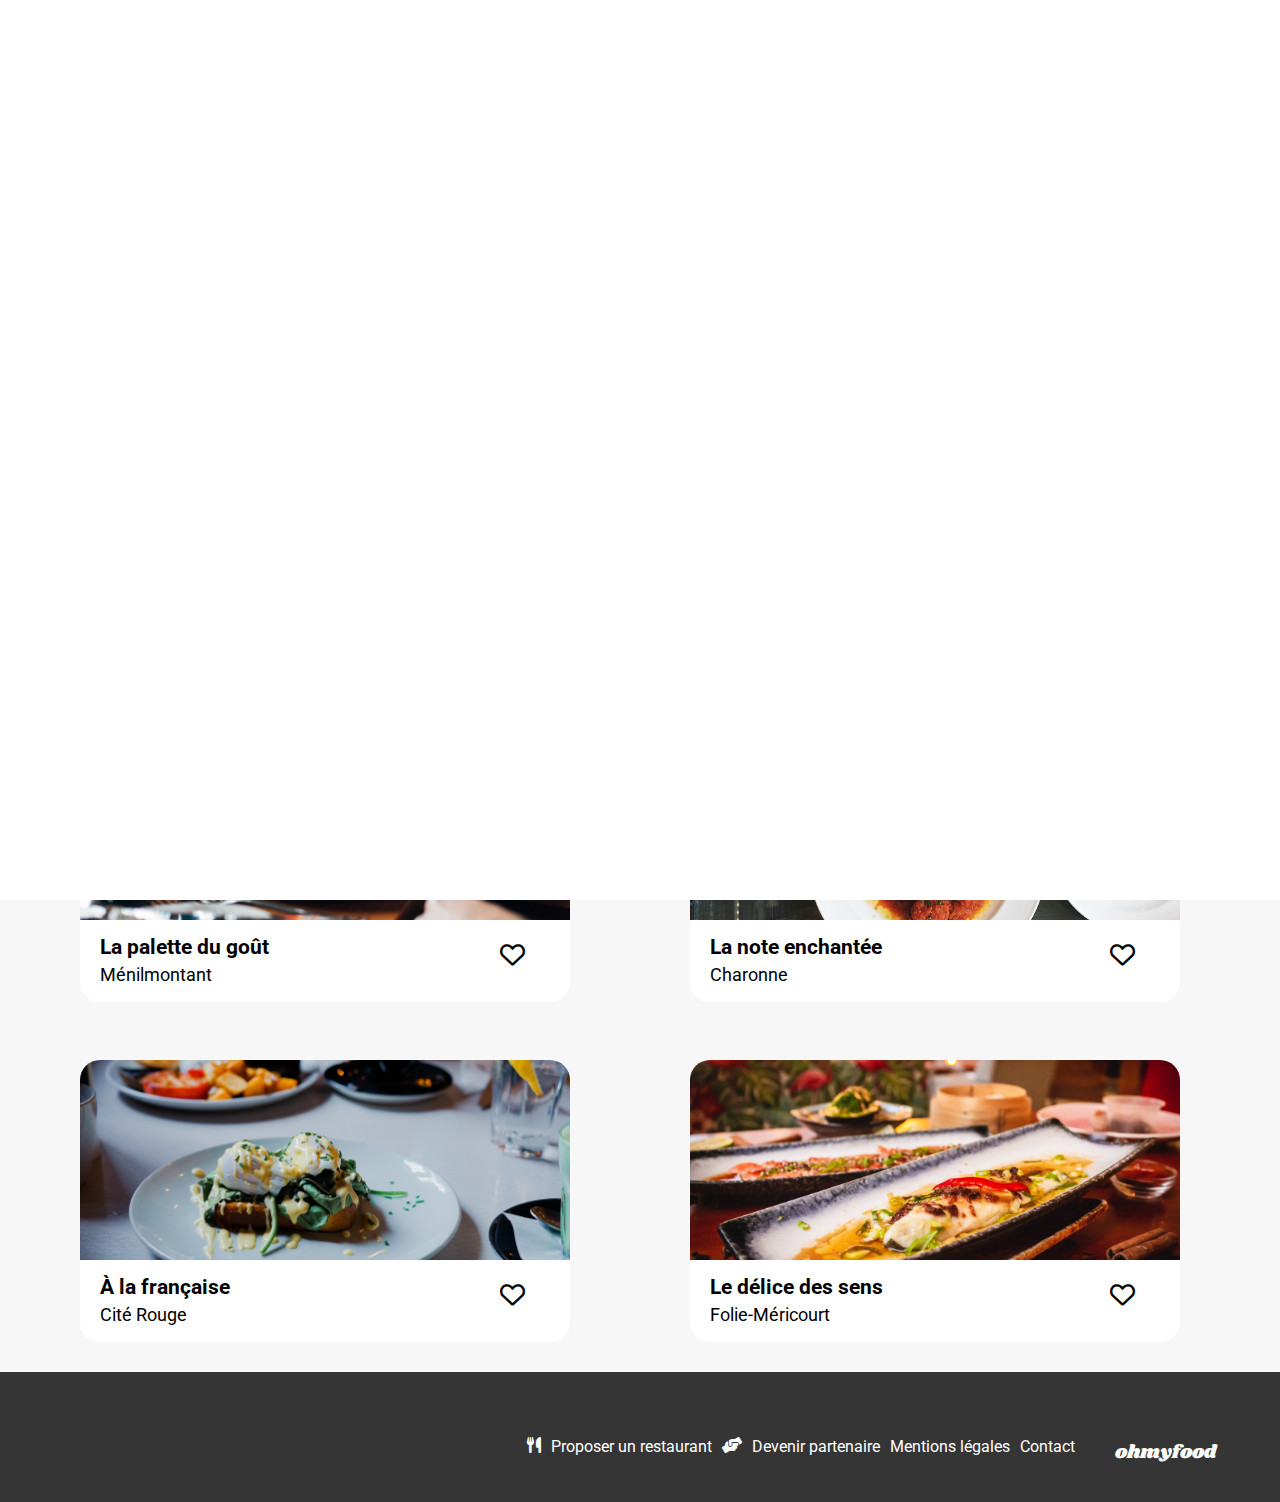
==== commit 4f8066ea: "dearnières modifications de mise en page pour mobile et desktop" ====
--- a/index.html
+++ b/index.html
@@ -88,7 +88,7 @@
                         <img src="images/restaurants/jay-wennington-N_Y88TWmGwA-unsplash.jpg" alt="photo d'une assiette avec de la nourriture du restaurant">
                         <div class="flot"><p>Nouveau</p></div>
                         <div class="card-info card-texte">
-                            <h3>La palette du gout</h3>
+                            <h3>La palette du goût</h3>
                             <p>Ménilmontant</p>
                             
                         </div>
--- a/css/style.css
+++ b/css/style.css
@@ -1,7 +1,3 @@
-body {
-  margin: 0;
-}
-
 header .logo {
   display: flex;
   justify-content: center;
@@ -29,6 +25,112 @@
   justify-content: space-between;
 }
 
+@media all and (min-width: 1025px) {
+  header {
+    box-shadow: none;
+  }
+  header .location {
+    box-shadow: none;
+  }
+}
+@media (min-width: 970px) and (max-width: 1024px) {
+  header {
+    box-shadow: none;
+  }
+  header .location {
+    box-shadow: none;
+  }
+}
+footer {
+  background-color: #353535;
+  color: white;
+  font-family: "roboto", sans-serif;
+}
+footer a {
+  text-decoration: none;
+  color: white;
+}
+footer ul {
+  list-style-type: none;
+  display: flex;
+  flex-direction: column;
+  gap: 10px;
+  margin: 0px;
+  padding-bottom: 30px;
+}
+footer ul li {
+  display: flex;
+  gap: 10px;
+}
+footer .footer-titre {
+  display: flex;
+  margin-left: 40px;
+  font-family: "shrikhand", sans-serif;
+  font-size: 19px;
+}
+
+@media all and (min-width: 1025px) {
+  footer {
+    display: flex;
+    flex-direction: row-reverse;
+    width: 100%;
+    height: 130px;
+  }
+  .footer-titre {
+    display: flex;
+    position: relative;
+    right: 5%;
+    bottom: -48px;
+    color: white;
+    height: 50px;
+  }
+  .footer-list {
+    display: flex;
+    flex-direction: row;
+    position: relative;
+    height: 50px;
+    right: 5%;
+    bottom: -50%;
+    padding: 0%;
+  }
+  .footer-list a {
+    color: white;
+    text-decoration: none;
+  }
+}
+@media (min-width: 970px) and (max-width: 1024px) {
+  footer {
+    display: flex;
+    flex-direction: row-reverse;
+    width: 100%;
+    height: 130px;
+  }
+  .footer-titre {
+    display: flex;
+    position: relative;
+    right: 5%;
+    bottom: -48px;
+    color: white;
+    height: 50px;
+  }
+  .footer-list {
+    display: flex;
+    flex-direction: row;
+    position: relative;
+    height: 50px;
+    right: 5%;
+    bottom: -50%;
+    padding: 0%;
+  }
+  .footer-list a {
+    color: white;
+    text-decoration: none;
+  }
+}
+body {
+  margin: 0;
+}
+
 main {
   margin-top: 4px;
 }
@@ -57,6 +159,9 @@
   font-family: "roboto", sans-serif;
   font-size: 17px;
 }
+.info .info-content p {
+  margin-top: 0%;
+}
 .info .btn {
   display: flex;
   justify-content: center;
@@ -67,7 +172,7 @@
   height: 50px;
   width: 230px;
   font-size: 17px;
-  border-radius: 20px;
+  border-radius: 50px;
   border: none;
   color: white;
   align-items: center;
@@ -101,6 +206,7 @@
   flex-direction: column;
   gap: 40px;
   align-items: center;
+  margin-left: 15px;
 }
 .function .sec-fun .fun {
   display: flex;
@@ -166,7 +272,7 @@
   padding: 10px 10px 30px 10px;
 }
 .restaurants .restaurants-title {
-  margin-left: 25px;
+  margin-left: 15px;
 }
 .restaurants .cards {
   display: flex;
@@ -188,7 +294,6 @@
   width: 95%;
   height: 300px;
   background-color: white;
-  /**********************/
 }
 .restaurants .card .card-info {
   display: flex;
@@ -268,41 +373,7 @@
   opacity: 1;
 }
 
-footer {
-  background-color: #353535;
-  color: white;
-  font-family: "roboto", sans-serif;
-}
-footer a {
-  text-decoration: none;
-  color: white;
-}
-footer ul {
-  list-style-type: none;
-  display: flex;
-  flex-direction: column;
-  gap: 10px;
-  margin: 0px;
-  padding-bottom: 30px;
-}
-footer ul li {
-  display: flex;
-  gap: 10px;
-}
-footer .footer-titre {
-  display: flex;
-  margin-left: 40px;
-  font-family: "shrikhand", sans-serif;
-  font-size: 19px;
-}
-
 @media all and (min-width: 1025px) {
-  header {
-    box-shadow: none;
-  }
-  header .location {
-    box-shadow: none;
-  }
   main {
     margin-top: 0%;
   }
@@ -310,19 +381,24 @@
     align-items: center;
   }
   main .info .info-titre {
-    font-size: 26px;
+    font-size: 28px;
   }
   main .info .info-content {
     font-size: 20px;
   }
+  main .info p {
+    font-weight: 300;
+    font-size: 18px;
+  }
   main .function {
     position: relative;
+    gap: 0px;
   }
   main .function .func-title {
     display: flex;
     position: relative;
     margin: 0;
-    left: 250px;
+    left: 210px;
     height: 80px;
     width: 80%;
   }
@@ -342,7 +418,7 @@
     font-size: 15px;
   }
   main .function .sec-fun .fun {
-    width: 300px;
+    width: 330px;
   }
   main .function .sec-fun .fa-solid {
     display: flex;
@@ -351,18 +427,18 @@
     margin: 0px;
   }
   .restaurants .restaurants-title {
-    margin: 0px 0px 20px 0px;
-    display: flex;
-    position: relative;
-    left: 16%;
+    margin: 0px 0px 30px 0px;
+    display: flex;
+    position: relative;
+    left: 200px;
     width: 80%;
   }
   .restaurants .cards {
     display: grid;
-    grid-template-columns: 490px 490px;
+    grid-template-columns: 530px 510px;
     justify-content: center;
     align-items: center;
-    gap: 50px;
+    gap: 80px;
   }
   .restaurants .cards .card {
     height: 260px;
@@ -385,42 +461,9 @@
   .restaurants .cards .card .flot, .restaurants .cards .card .flot-2 {
     top: -10px;
   }
-  footer {
-    display: flex;
-    flex-direction: row-reverse;
-    width: 100%;
-    height: 130px;
-  }
-  .footer-titre {
-    display: flex;
-    position: relative;
-    right: 5%;
-    bottom: -48px;
-    color: white;
-    height: 50px;
-  }
-  .footer-list {
-    display: flex;
-    flex-direction: row;
-    position: relative;
-    height: 50px;
-    right: 5%;
-    bottom: -50%;
-    padding: 0%;
-  }
-  .footer-list a {
-    color: white;
-    text-decoration: none;
-  }
 }
 /******************tablet*************/
 @media (min-width: 970px) and (max-width: 1024px) {
-  header {
-    box-shadow: none;
-  }
-  header .location {
-    box-shadow: none;
-  }
   main {
     margin-top: 0%;
   }
@@ -511,33 +554,6 @@
   .restaurants .cards .card .flot, .restaurants .cards .card .flot-2 {
     top: 10px;
   }
-  footer {
-    display: flex;
-    flex-direction: row-reverse;
-    width: 100%;
-    height: 130px;
-  }
-  .footer-titre {
-    display: flex;
-    position: relative;
-    right: 5%;
-    bottom: -48px;
-    color: white;
-    height: 50px;
-  }
-  .footer-list {
-    display: flex;
-    flex-direction: row;
-    position: relative;
-    height: 50px;
-    right: 5%;
-    bottom: -50%;
-    padding: 0%;
-  }
-  .footer-list a {
-    color: white;
-    text-decoration: none;
-  }
 }
 
 /*# sourceMappingURL=style.css.map */
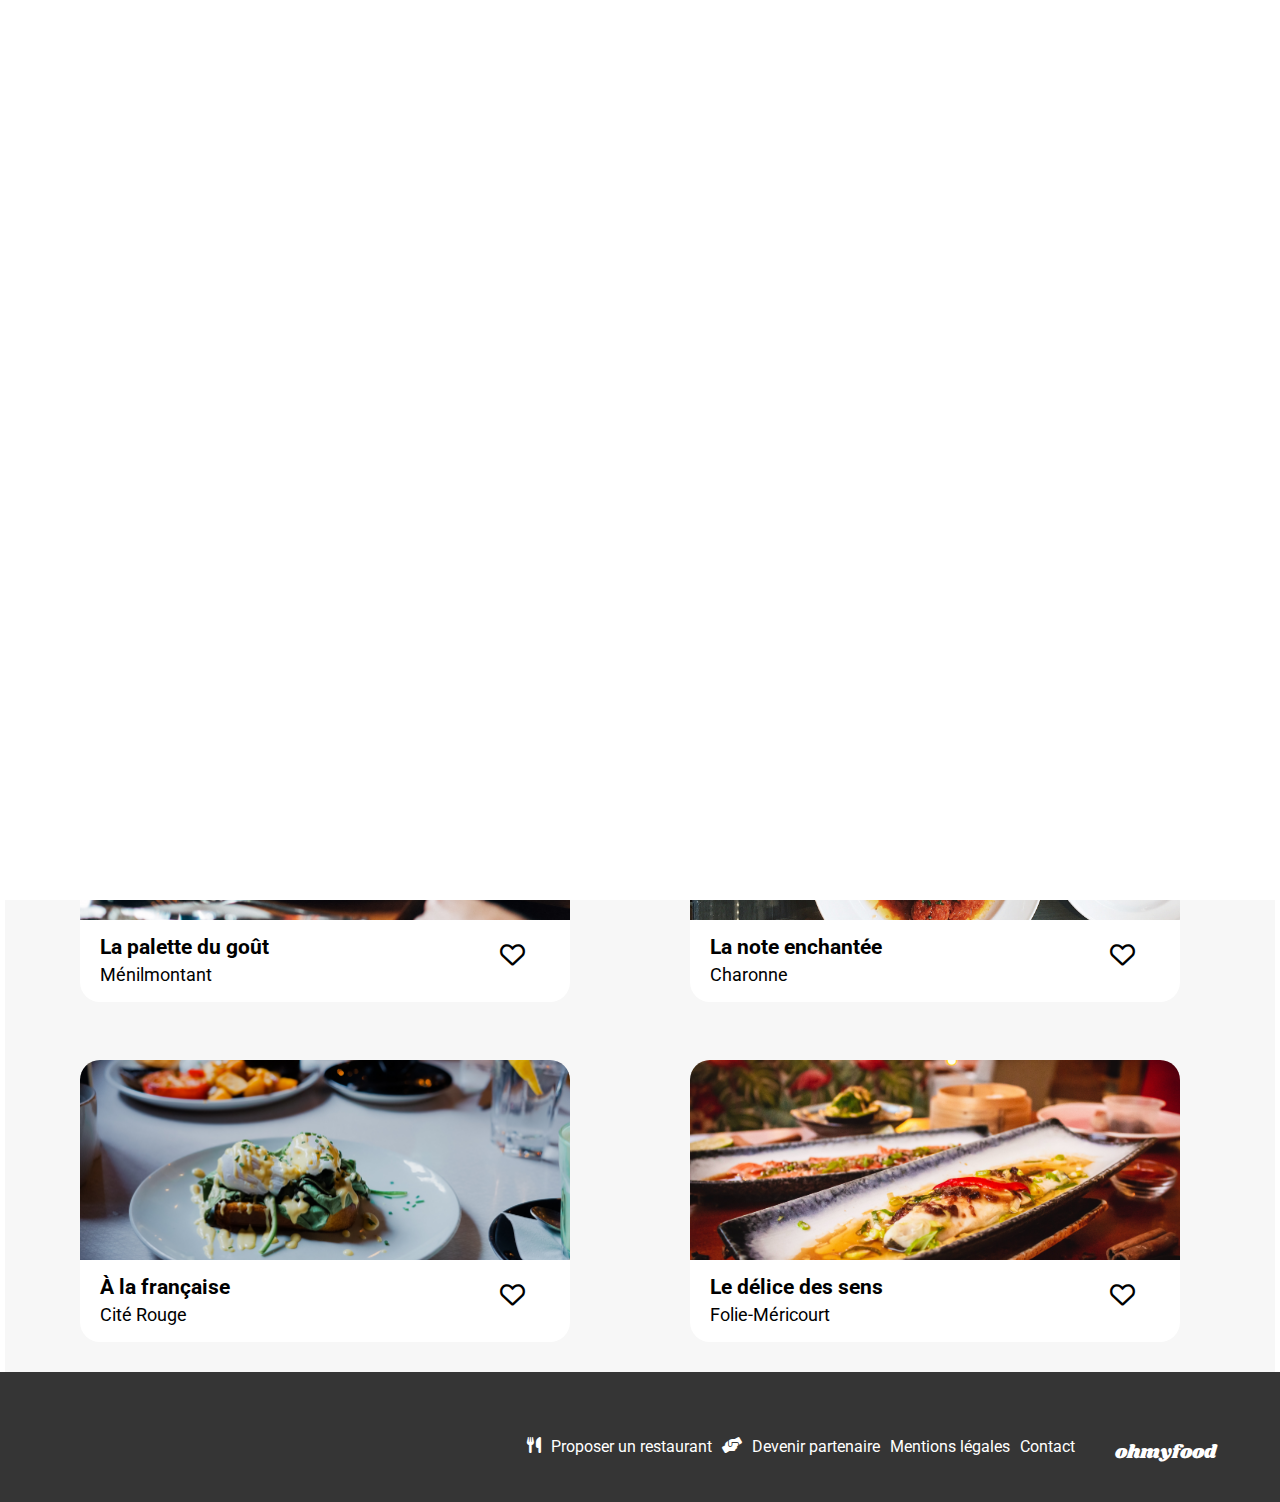
==== commit f58fb6bf: "version tablet" ====
--- a/index.html
+++ b/index.html
@@ -148,21 +148,20 @@
                 </article>
             </div>
         </section>
-        <footer>
-            <div class="footer-titre">
-                <p>ohmyfood</p>
-            </div>
-            <ul class="footer-list">
-                <li><i class="fa-solid fa-utensils"></i>Proposer un restaurant</li>
-                <li><i class="fa-solid fa-handshake-angle"></i>Devenir partenaire</li>
-                <li>Mentions légales</li>
-                <li><a href="mailto:NOMDUMAIL@MAIL.COM">Contact</a></li>
-            </ul>
+    </main>
+    <footer>
+        <div class="footer-titre">
+            <p>ohmyfood</p>
+        </div>
+        <ul class="footer-list">
+            <li><i class="fa-solid fa-utensils"></i>Proposer un restaurant</li>
+            <li><i class="fa-solid fa-handshake-angle"></i>Devenir partenaire</li>
+            <li>Mentions légales</li>
+            <li><a href="mailto:NOMDUMAIL@MAIL.COM">Contact</a></li>
+        </ul>
 
-            
-        </footer>
         
-    </main>
+    </footer>
 </body>
 </html>
 
--- a/css/style.css
+++ b/css/style.css
@@ -133,6 +133,7 @@
 
 main {
   margin-top: 4px;
+  padding: 0px 5px;
 }
 
 .info {
@@ -463,7 +464,7 @@
   }
 }
 /******************tablet*************/
-@media (min-width: 970px) and (max-width: 1024px) {
+@media (min-width: 900px) and (max-width: 1024px) {
   main {
     margin-top: 0%;
   }
@@ -484,7 +485,7 @@
     display: flex;
     position: absolute;
     margin: 0;
-    left: 150px;
+    left: 100px;
     top: 20px;
     width: 50%;
   }
@@ -497,6 +498,7 @@
     width: 90%;
     top: 130px;
     left: 55px;
+    margin: 0%;
   }
   main .function .sec-fun .info-num, main .function .sec-fun .info-num-2, main .function .sec-fun .info-num-3 {
     display: flex;
@@ -522,15 +524,15 @@
     margin: 0px 0px 20px 0px;
     display: flex;
     position: relative;
-    left: 15%;
+    left: 100px;
     width: 80%;
   }
   .restaurants .cards {
     display: grid;
-    grid-template-columns: 400px 400px;
+    grid-template-columns: 430px 430px;
     justify-content: center;
     align-items: center;
-    gap: 50px;
+    gap: 60px;
     left: 0px;
   }
   .restaurants .cards .card {
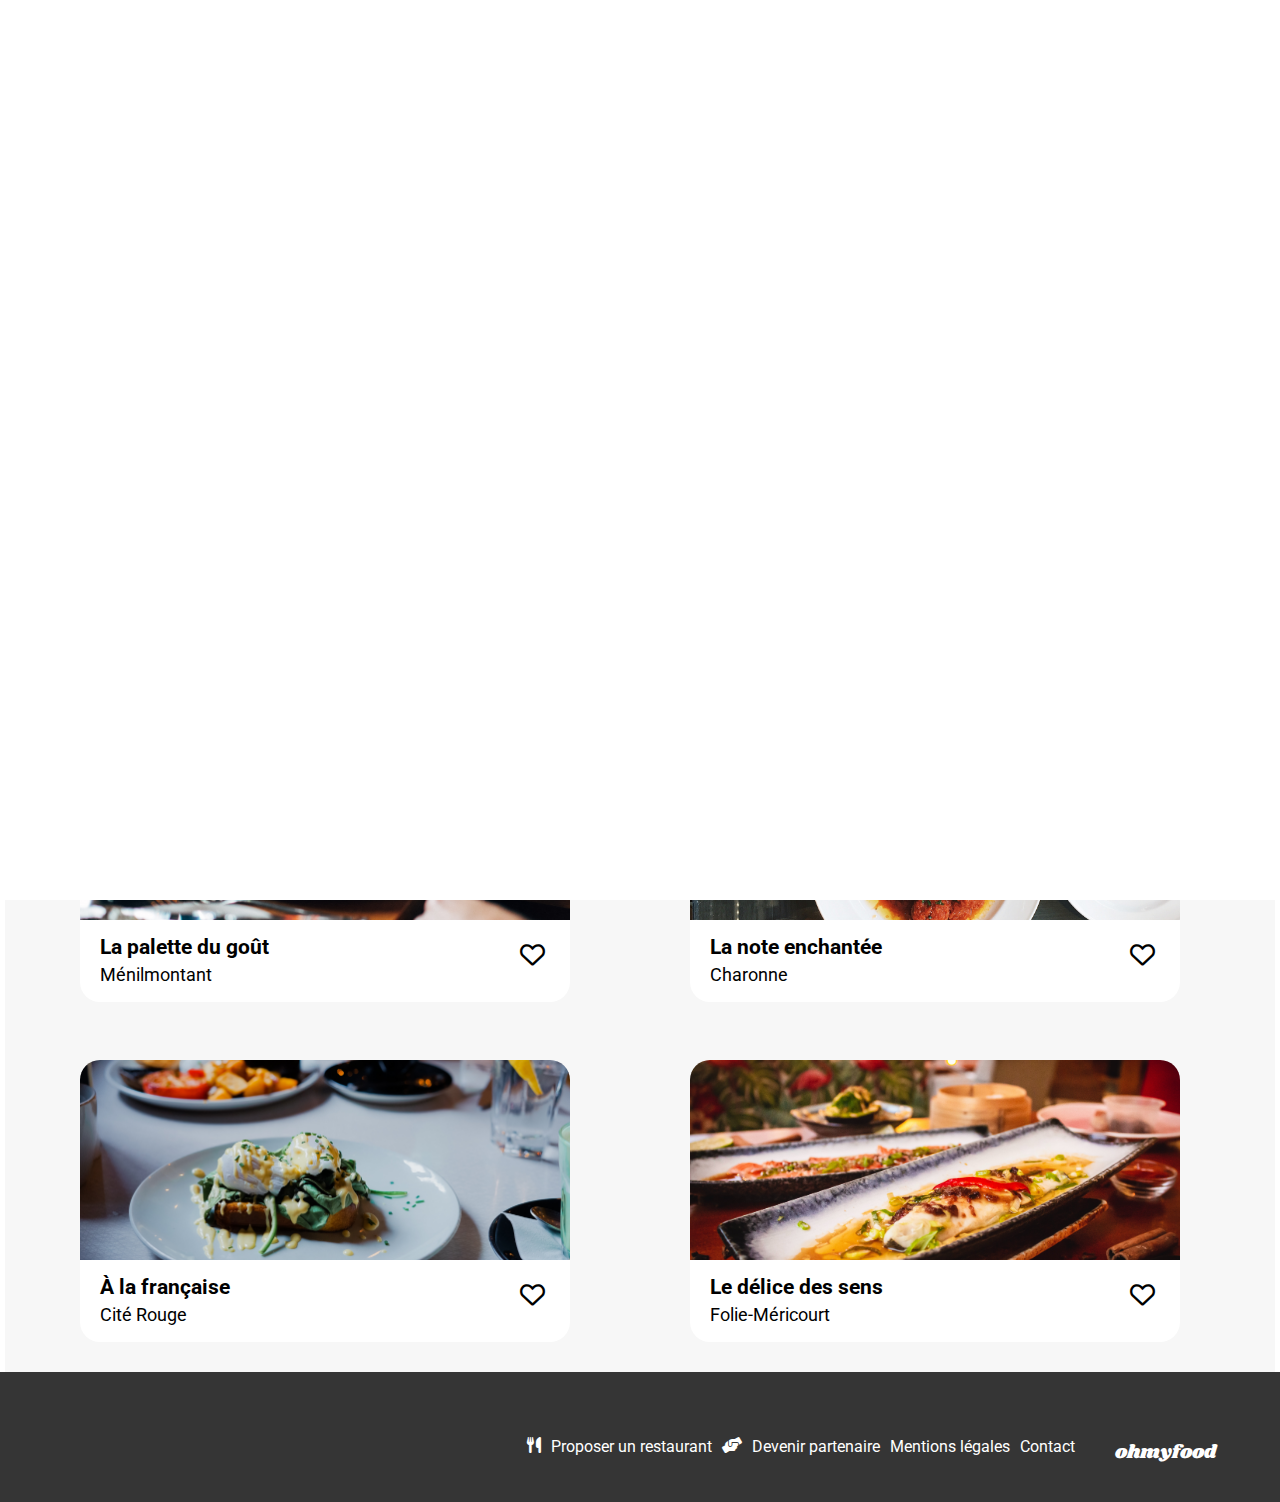
==== commit 6bc1df59: "correction des imports, suppresion des fichiers import" ====
--- a/index.html
+++ b/index.html
@@ -4,7 +4,6 @@
     <meta charset="UTF-8">
     <meta name="viewport" content="width=device-width, initial-scale=1.0">
     <link rel="stylesheet" href="css/style.css">
-    <link rel="stylesheet" href="/loader/load.css">
     <link rel="preconnect" href="https://fonts.googleapis.com">
     <link rel="preconnect" href="https://fonts.gstatic.com" crossorigin>
     <link href="https://fonts.googleapis.com/css2?family=Roboto:ital,wght@0,100;0,300;0,400;0,500;0,700;0,900;1,100;1,300;1,400;1,500;1,700;1,900&display=swap" rel="stylesheet">
@@ -84,7 +83,7 @@
             </div>
             <div class="cards">
                 <article class="card">
-                    <a href="/restaurants/la-palette-du-gout.html">
+                    <a href="./restaurants/la-palette-du-gout.html">
                         <img src="images/restaurants/jay-wennington-N_Y88TWmGwA-unsplash.jpg" alt="photo d'une assiette avec de la nourriture du restaurant">
                         <div class="flot"><p>Nouveau</p></div>
                         <div class="card-info card-texte">
@@ -101,7 +100,7 @@
                     </div> 
                 </article>
                 <article class="card">
-                    <a href="/restaurants/la-note-enchantee.html">
+                    <a href="./restaurants/la-note-enchantee.html">
                         <img src="images/restaurants/stil-u2Lp8tXIcjw-unsplash.jpg" alt="photo d'une assiette avec de la nourriture du restaurant">
                         <div class="flot-2"> <p>Nouveau </p></div>
                         <div class="card-info card-texte">
@@ -117,7 +116,7 @@
                     </div> 
                 </article>
                 <article class="card">
-                    <a href="/restaurants/À-la-française.html">
+                    <a href="./restaurants/À-la-française.html">
                         <img src="images/restaurants/toa-heftiba-DQKerTsQwi0-unsplash.jpg" alt="photo d'une assiette avec de la nourriture du restaurant">
                             <div class="card-info card-texte">
                                     <h3>À la française</h3>
@@ -132,7 +131,7 @@
                     </div> 
                 </article>
                 <article class="card">
-                    <a href="/restaurants/le-delice-des-sens.html">
+                    <a href="./restaurants/le-delice-des-sens.html">
                         <img src="images/restaurants/louis-hansel-shotsoflouis-qNBGVyOCY8Q-unsplash.jpg" alt="photo d'une assiette avec de la nourriture du restaurant">
                             <div class="card-info card-texte">
                                 <h3>Le délice des sens</h3>
--- a/css/style.css
+++ b/css/style.css
@@ -1,3 +1,84 @@
+.loader-container {
+  position: fixed;
+  top: 0;
+  left: 0;
+  width: 100%;
+  height: 100%;
+  background: white;
+  display: flex;
+  align-items: center;
+  justify-content: center;
+  z-index: 9999;
+  opacity: 1;
+  visibility: visible;
+  animation: showLoader 1s, fadeOut 1s 1s forwards;
+}
+.loader-container .load {
+  width: calc(3vh * 10);
+  height: calc(3vh * 7.5);
+  display: flex;
+  justify-content: space-evenly;
+}
+.loader-container .load__bar {
+  height: 100%;
+  width: 3vh;
+  border-radius: 20px;
+  animation: bars-scale 1000ms infinite alternate, bars-color 1000ms infinite alternate;
+}
+.loader-container .load__bar--1 {
+  animation-delay: 1000ms;
+}
+.loader-container .load__bar--2 {
+  animation-delay: 2000ms;
+}
+.loader-container .load__bar--3 {
+  animation-delay: 3000ms;
+}
+.loader-container .load__bar--4 {
+  animation-delay: 4000ms;
+}
+.loader-container .load__bar--5 {
+  animation-delay: 5000ms;
+}
+
+@keyframes bars-scale {
+  0% {
+    transform: scaleY(0.5);
+  }
+  100% {
+    transform: scaleY(1);
+  }
+}
+@keyframes bars-color {
+  0% {
+    background-color: #FF79DA;
+  }
+  50% {
+    background-color: #9356DC;
+  }
+  100% {
+    background-color: #FF79DA;
+  }
+}
+@keyframes fadeOut {
+  0% {
+    opacity: 1;
+  }
+  100% {
+    opacity: 0;
+    visibility: hidden;
+  }
+}
+@keyframes showLoader {
+  0% {
+    opacity: 1;
+    visibility: visible;
+  }
+  100% {
+    opacity: 1;
+    visibility: visible;
+  }
+}
 header .logo {
   display: flex;
   justify-content: center;
@@ -342,7 +423,7 @@
   cursor: pointer;
   position: absolute;
   bottom: 60px;
-  right: 0px;
+  right: -20px;
 }
 .restaurants .card .btns-like .icon-wrapper {
   position: absolute;
@@ -458,6 +539,9 @@
   .restaurants .cards .card .card-texte {
     padding-bottom: 20px;
     padding-left: 20px;
+  }
+  .restaurants .cards .card .btns-like {
+    right: -20px;
   }
   .restaurants .cards .card .flot, .restaurants .cards .card .flot-2 {
     top: -10px;
@@ -558,4 +642,89 @@
   }
 }
 
+.loader-container {
+  position: fixed;
+  top: 0;
+  left: 0;
+  width: 100%;
+  height: 100%;
+  background: white;
+  display: flex;
+  align-items: center;
+  justify-content: center;
+  z-index: 9999;
+  opacity: 1;
+  visibility: visible;
+  animation: showLoader 1s, fadeOut 1s 1s forwards;
+}
+.loader-container .load {
+  width: calc(3vh * 10);
+  height: calc(3vh * 7.5);
+  display: flex;
+  justify-content: space-evenly;
+}
+.loader-container .load__bar {
+  height: 100%;
+  width: 3vh;
+  border-radius: 20px;
+  animation: bars-scale 1000ms infinite alternate, bars-color 1000ms infinite alternate;
+}
+.loader-container .load__bar--1 {
+  animation-delay: 200ms;
+}
+.loader-container .load__bar--2 {
+  animation-delay: 400ms;
+}
+.loader-container .load__bar--3 {
+  animation-delay: 600ms;
+}
+.loader-container .load__bar--4 {
+  animation-delay: 800ms;
+}
+.loader-container .load__bar--5 {
+  animation-delay: 1000ms;
+}
+
+@keyframes bars-scale {
+  0% {
+    transform: scaleY(0.5);
+  }
+  100% {
+    transform: scaleY(1);
+  }
+}
+@keyframes bars-color {
+  0% {
+    background-color: #FF79DA;
+  }
+  50% {
+    background-color: #9356DC;
+  }
+  100% {
+    background-color: #FF79DA;
+  }
+}
+@keyframes fadeOut {
+  0% {
+    opacity: 1;
+  }
+  100% {
+    opacity: 0;
+    visibility: hidden;
+  }
+}
+@keyframes showLoader {
+  0% {
+    opacity: 1;
+    visibility: visible;
+  }
+  100% {
+    opacity: 1;
+    visibility: visible;
+  }
+}
+
+/*# sourceMappingURL=load.css.map */
+
+
 /*# sourceMappingURL=style.css.map */
